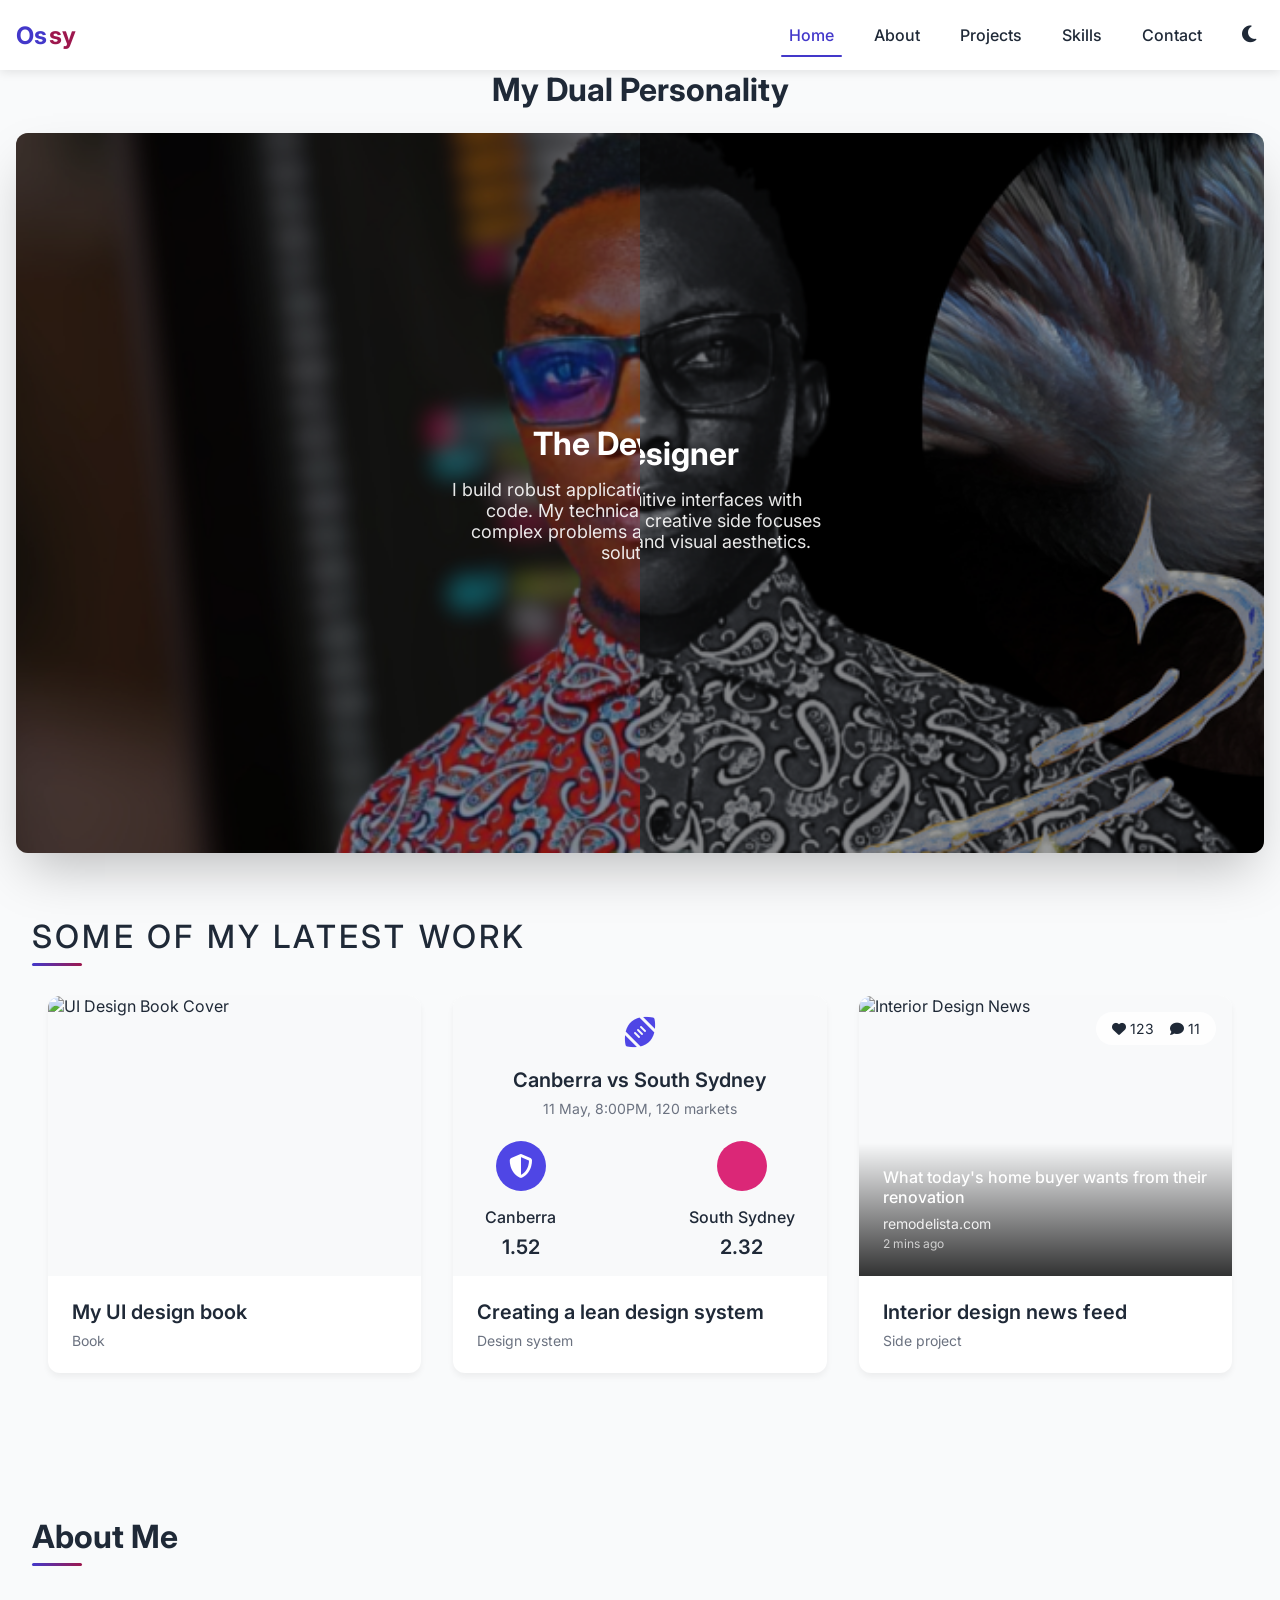
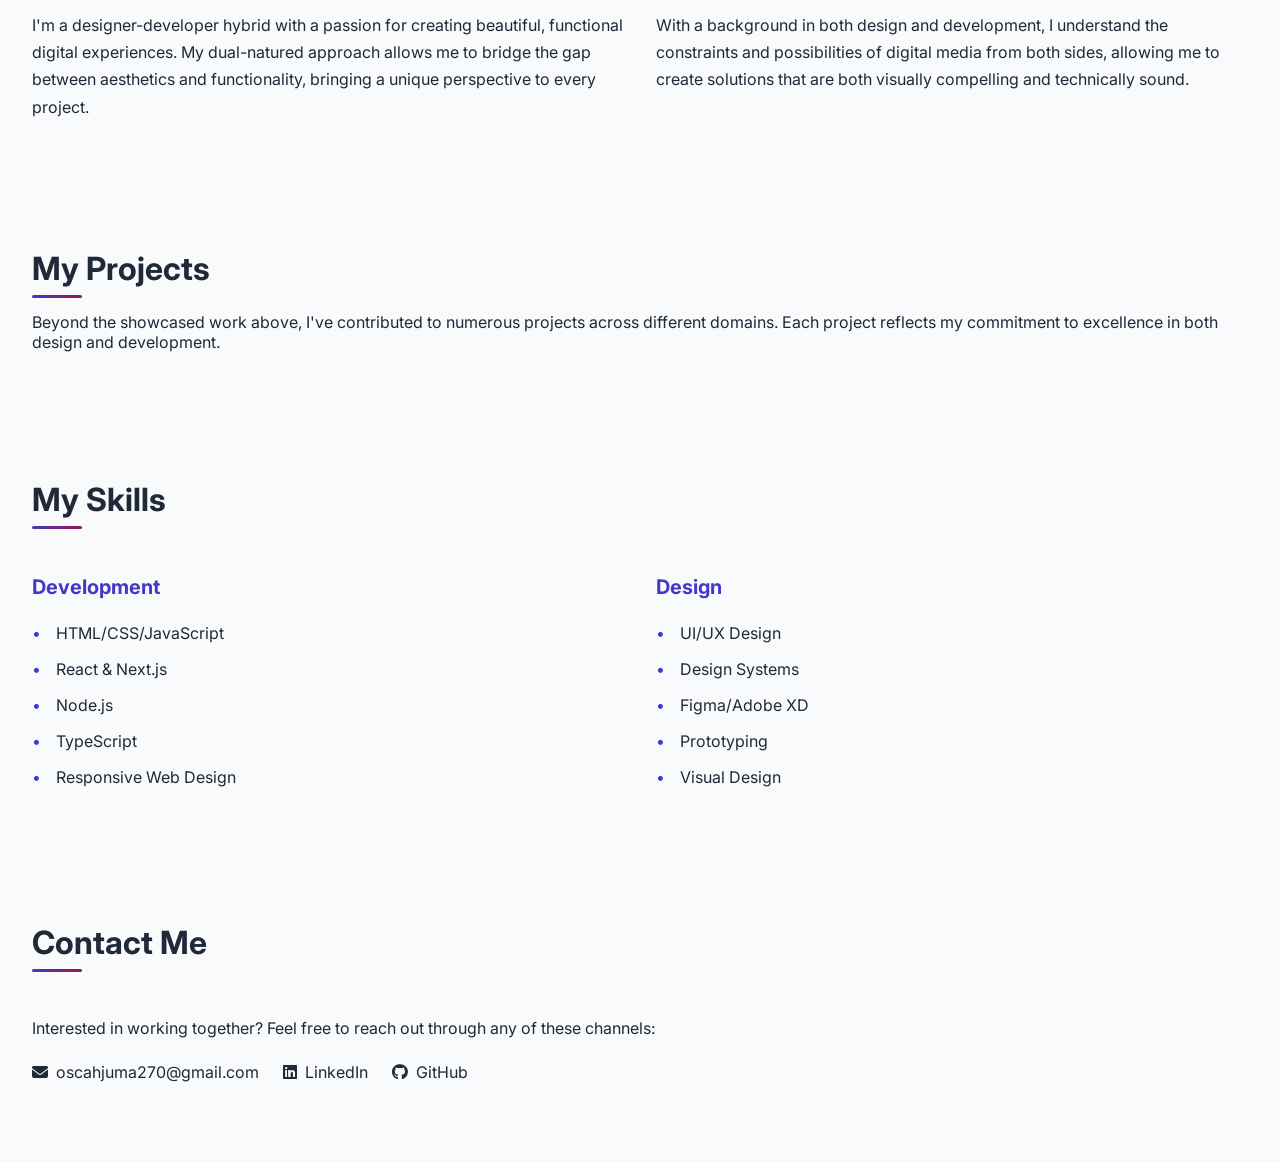
==== src/index.html @ e63c6453 "First commit" ====
<!DOCTYPE html>
<html lang="en">
<head>
    <meta charset="UTF-8">
    <meta name="viewport" content="width=device-width, initial-scale=1.0">
    <title>Split Personality Portfolio</title>
    <link rel="stylesheet" href="./css/styles.css">
    <link rel="stylesheet" href="./css/navbar.css">
    <!-- Google Font - Inter -->
    <link href="https://fonts.googleapis.com/css2?family=Inter:wght@400;500;600;700&display=swap" rel="stylesheet">
    <link rel="icon" href="../public/favicon.ico">
    <!-- Font Awesome for icons -->
    <link rel="stylesheet" href="https://cdnjs.cloudflare.com/ajax/libs/font-awesome/6.4.0/css/all.min.css">
</head>
<body>
    <div id="navbar-container"></div>

    <main class="container">
        <h1 class="title">My Dual Personality</h1>
        
        <div class="split-container" id="splitContainer">
            <div class="side left-side" id="leftSide">
                <div class="background developer-bg">
                    <div class="overlay"></div>
                </div>
                <div class="content">
                    <h2 class="side-title">The Developer</h2>
                    <p class="side-description">I build robust applications with clean, efficient code. My technical side loves solving complex problems and creating scalable solutions.</p>
                </div>
            </div>

            <div class="side right-side" id="rightSide">
                <div class="background designer-bg">
                    <div class="overlay"></div>
                </div>
                <div class="content">
                    <h2 class="side-title">The Designer</h2>
                    <p class="side-description">I craft beautiful, intuitive interfaces with attention to detail. My creative side focuses on user experience and visual aesthetics.</p>
                </div>
            </div>

            <div class="divider" id="divider"></div>
        </div>
        
        <section id="work" class="section work-section">
            <h2 class="section-title">SOME OF MY LATEST WORK</h2>
            
            <div class="work-grid">
                <div class="work-card">
                    <div class="card-image">
                        <img src="../public/images/ui-book.jpg" alt="UI Design Book Cover" class="project-image">
                    </div>
                    <div class="card-content">
                        <h3 class="project-title">My UI design book</h3>
                        <p class="project-category">Book</p>
                    </div>
                </div>
        
                <div class="work-card">
                    <div class="card-image">
                        <div class="sports-comparison">
                            <div class="sport-icon">
                                <i class="fas fa-football-ball"></i>
                            </div>
                            <h4 class="match-title">Canberra vs South Sydney</h4>
                            <p class="match-date">11 May, 8:00PM, 120 markets</p>
                            
                            <div class="teams-container">
                                <div class="team">
                                    <div class="team-logo canberra">
                                        <i class="fas fa-shield-alt"></i>
                                    </div>
                                    <span class="team-name">Canberra</span>
                                    <span class="team-score">1.52</span>
                                </div>
                                
                                <div class="team">
                                    <div class="team-logo south-sydney">
                                        <i class="fas fa-rabbit"></i>
                                    </div>
                                    <span class="team-name">South Sydney</span>
                                    <span class="team-score">2.32</span>
                                </div>
                            </div>
                        </div>
                    </div>
                    <div class="card-content">
                        <h3 class="project-title">Creating a lean design system</h3>
                        <p class="project-category">Design system</p>
                    </div>
                </div>
        
                <div class="work-card">
                    <div class="card-image">
                        <img src="../public/images/interior.jpg" alt="Interior Design News" class="project-image">
                        <div class="engagement">
                            <span class="likes"><i class="fas fa-heart"></i> 123</span>
                            <span class="comments"><i class="fas fa-comment"></i> 11</span>
                        </div>
                        <div class="news-overlay">
                            <h4>What today's home buyer wants from their renovation</h4>
                            <p>remodelista.com</p>
                            <span class="time">2 mins ago</span>
                        </div>
                    </div>
                    <div class="card-content">
                        <h3 class="project-title">Interior design news feed</h3>
                        <p class="project-category">Side project</p>
                    </div>
                </div>
            </div>
        </section>
        
        <section id="about" class="section">
            <h2>About Me</h2>
            <div class="about-content">
                <p>I'm a designer-developer hybrid with a passion for creating beautiful, functional digital experiences. My dual-natured approach allows me to bridge the gap between aesthetics and functionality, bringing a unique perspective to every project.</p>
                <p>With a background in both design and development, I understand the constraints and possibilities of digital media from both sides, allowing me to create solutions that are both visually compelling and technically sound.</p>
            </div>
        </section>
        
        <section id="projects" class="section">
            <h2>My Projects</h2>
            <p>Beyond the showcased work above, I've contributed to numerous projects across different domains. Each project reflects my commitment to excellence in both design and development.</p>
        </section>
        
        <section id="skills" class="section">
            <h2>My Skills</h2>
            <div class="skills-container">
                <div class="skills-group">
                    <h3>Development</h3>
                    <ul class="skills-list">
                        <li>HTML/CSS/JavaScript</li>
                        <li>React & Next.js</li>
                        <li>Node.js</li>
                        <li>TypeScript</li>
                        <li>Responsive Web Design</li>
                    </ul>
                </div>
                <div class="skills-group">
                    <h3>Design</h3>
                    <ul class="skills-list">
                        <li>UI/UX Design</li>
                        <li>Design Systems</li>
                        <li>Figma/Adobe XD</li>
                        <li>Prototyping</li>
                        <li>Visual Design</li>
                    </ul>
                </div>
            </div>
        </section>
        
        <section id="contact" class="section">
            <h2>Contact Me</h2>
            <div class="contact-content">
                <p>Interested in working together? Feel free to reach out through any of these channels:</p>
                <div class="contact-methods">
                    <a href="mailto:oscahjuma270@gmail.com" class="contact-method">
                        <i class="fas fa-envelope"></i>
                        <span>oscahjuma270@gmail.com</span>
                    </a>
                    <a href="https://linkedin.com" target="_blank" rel="noopener noreferrer" class="contact-method">
                        <i class="fab fa-linkedin"></i>
                        <span>LinkedIn</span>
                    </a>
                    <a href="https://github.com/Oscah-jay" target="_blank" rel="noopener noreferrer" class="contact-method">
                        <i class="fab fa-github"></i>
                        <span>GitHub</span>
                    </a>
                </div>
            </div>
        </section>
    </main>

    <script src="./js/script.js"></script>
    
    <script>
        document.addEventListener('DOMContentLoaded', function() {
            const navbarContainer = document.getElementById('navbar-container');
            
            fetch('components/navbar.html')
                .then(response => {
                    if (!response.ok) {
                        throw new Error('Network response was not ok: ' + response.statusText);
                    }
                    return response.text();
                })
                .then(html => {
                    navbarContainer.innerHTML = html;
                    
                    const script = document.createElement('script');
                    script.src = 'js/navbar.js';
                    document.body.appendChild(script);
                })
                .catch(error => {
                    console.error('Error loading navbar:', error);
                    navbarContainer.innerHTML = '<p>Error loading navigation bar. Please check your connection.</p>';
                });
        });
    </script>
</body>
</html>
---- src/css/styles.css ----
* {
    margin: 0;
    padding: 0;
    box-sizing: border-box;
}

body {
    font-family: 'Inter', sans-serif;
    background-color: #f9fafb;
    color: #1f2937;
    min-height: 100vh;
    display: flex;
    flex-direction: column;
    align-items: center;
    justify-content: center;
    padding: 1rem;
}

.container {
    max-width: 100%;
    width: 100%;
    margin: 0 auto;
}

.title {
    font-size: 2rem;
    font-weight: 700;
    text-align: center;
    margin-bottom: 1.5rem;
}

.split-container {
    position: relative;
    width: 100%;
    height: 80vh;
    border-radius: 0.75rem;
    overflow: hidden;
    box-shadow: 0 25px 50px -12px rgba(0, 0, 0, 0.25);
}

.side {
    position: absolute;
    top: 0;
    width: 100%;
    height: 100%;
    transition: all 0.7s ease-in-out;
    display: flex;
    align-items: center;
    justify-content: center;
    overflow: hidden;
}

.left-side {
    left: 0;
    z-index: 1;
    clip-path: polygon(0 0, 50% 0, 50% 100%, 0 100%);
}

.right-side {
    right: 0;
    z-index: 1;
    clip-path: polygon(50% 0, 100% 0, 100% 100%, 50% 100%);
}

.background {
    position: absolute;
    top: 0;
    left: 0;
    width: 100%;
    height: 100%;
    background-size: cover;
    background-position: center;
}

.developer-bg {
    background-color: #4338ca;
    background-image: url("../../public/Assets/images/developer\ side.png");
}

.designer-bg {
    background-color: #9d174d;
    background-image: url('../../public/Assets/images/design\ side.png');
}

.overlay {
    position: absolute;
    top: 0;
    left: 0;
    width: 100%;
    height: 100%;
    background-color: rgba(0, 0, 0, 0.4);
}

.content {
    position: relative;
    z-index: 10;
    color: white;
    padding: 2rem;
    max-width: 28rem;
    text-align: center;
    transition: all 0.5s ease-in-out;
}

.side-title {
    font-size: 2rem;
    font-weight: 700;
    margin-bottom: 1rem;
    transition: all 0.5s;
}

.side-description {
    font-size: 1.125rem;
    opacity: 0.9;
}

.divider {
    position: absolute;
    top: 0;
    left: 50%;
    transform: translateX(-50%);
    width: 0px;
    height: 100%;
    background-color: rgba(255, 255, 255, 0.5);
    z-index: 20;
    transition: all 0.7s ease-in-out;
}

.left-active .left-side {
    clip-path: polygon(0 0, 100% 0, 60% 100%, 0 100%);
    z-index: 10;
    transform: translateX(5%);
}

.left-active .right-side {
    clip-path: polygon(60% 0, 100% 0, 100% 100%, 60% 100%);
    opacity: 0.3;
    transform: translateX(10%);
}

.left-active .divider {
    left: 60%;
}

.left-active .left-side .side-title {
    transform: scale(1.1);
}

.right-active .right-side {
    clip-path: polygon(40% 0, 100% 0, 100% 100%, 0 100%);
    z-index: 10;
    transform: translateX(-5%);
}

.right-active .left-side {
    clip-path: polygon(0 0, 40% 0, 40% 100%, 0 100%);
    opacity: 0.3;
    transform: translateX(-10%);
}

.right-active .divider {
    left: 40%;
}

.right-active .right-side .side-title {
    transform: scale(1.1);
}

@media (max-width: 768px) {
    .left-side {
        clip-path: polygon(0 0, 100% 0, 100% 50%, 0 50%);
    }
    
    .right-side {
        clip-path: polygon(0 50%, 100% 50%, 100% 100%, 0 100%);
    }
    
    .divider {
        left: 0;
        top: 50%;
        transform: translateY(-50%);
        width: 100%;
        height: 0px;
    }
    
    .left-active .left-side {
        clip-path: polygon(0 0, 100% 0, 100% 60%, 0 60%);
        transform: translateY(5%);
    }
    
    .left-active .right-side {
        clip-path: polygon(0 60%, 100% 60%, 100% 100%, 0 100%);
        opacity: 0.3;
        transform: translateY(10%);
    }
    
    .left-active .divider {
        top: 70%;
        left: 0;
    }
    
    .right-active .right-side {
        clip-path: polygon(0 40%, 100% 40%, 100% 100%, 0 100%);
        transform: translateY(-5%);
    }
    
    .right-active .left-side {
        clip-path: polygon(0 0, 100% 0, 100% 40%, 0 40%);
        opacity: 0.3;
        transform: translateY(-10%);
    }
    
    .right-active .divider {
        top: 30%;
        left: 0;
    }
    
    .content {
        padding: 1.5rem;
    }
    
    .side-title {
        font-size: 1.75rem;
    }
}

@media (prefers-color-scheme: dark) {
    body {
        background-color: #111827;
        color: #f9fafb;
    }
}

/* Work Section Styles */
.work-section {
    padding: 4rem 1rem;
    max-width: 1280px;
    margin: 0 auto;
}

.section-title {
    text-align: center;
    font-size: 1.5rem;
    color: var(--text-color, #1f2937);
    margin-bottom: 3rem;
    letter-spacing: 0.1em;
    font-weight: 500;
}

.work-grid {
    display: grid;
    grid-template-columns: repeat(auto-fit, minmax(300px, 1fr));
    gap: 2rem;
    padding: 1rem;
}

.work-card {
    background: white;
    border-radius: 12px;
    overflow: hidden;
    box-shadow: 0 4px 6px rgba(0, 0, 0, 0.05);
    transition: transform 0.3s ease, box-shadow 0.3s ease;
}

.work-card:hover {
    transform: translateY(-5px);
    box-shadow: 0 8px 15px rgba(0, 0, 0, 0.1);
}

.card-image {
    position: relative;
    width: 100%;
    padding-top: 75%; /* 4:3 Aspect Ratio */
    background: #f8f9fa;
    overflow: hidden;
}

.project-image {
    position: absolute;
    top: 0;
    left: 0;
    width: 100%;
    height: 100%;
    object-fit: cover;
}

.card-content {
    padding: 1.5rem;
}

.project-title {
    font-size: 1.25rem;
    font-weight: 600;
    color: var(--text-color, #1f2937);
    margin-bottom: 0.5rem;
}

.project-category {
    font-size: 0.875rem;
    color: #6b7280;
}

/* Sports Comparison Styles */
.sports-comparison {
    position: absolute;
    top: 0;
    left: 0;
    width: 100%;
    height: 100%;
    padding: 2rem;
    display: flex;
    flex-direction: column;
    justify-content: center;
    align-items: center;
    background: #f8f9fa;
}

.sport-icon {
    font-size: 2rem;
    color: #4f46e5;
    margin-bottom: 1rem;
}

.match-title {
    font-size: 1.25rem;
    font-weight: 600;
    text-align: center;
    margin-bottom: 0.5rem;
}

.match-date {
    font-size: 0.875rem;
    color: #6b7280;
    margin-bottom: 1.5rem;
}

.teams-container {
    display: flex;
    justify-content: space-between;
    width: 100%;
    max-width: 350px;
}

.team {
    display: flex;
    flex-direction: column;
    align-items: center;
    gap: 0.5rem;
}

.team-logo {
    width: 50px;
    height: 50px;
    border-radius: 50%;
    display: flex;
    justify-content: center;
    align-items: center;
    font-size: 1.5rem;
    margin-bottom: 0.5rem;
}

.canberra {
    background-color: #4f46e5;
    color: white;
}

.south-sydney {
    background-color: #db2777;
    color: white;
}

.team-name {
    font-weight: 500;
    color: var(--text-color, #1f2937);
}

.team-score {
    font-weight: 600;
    font-size: 1.25rem;
    color: var(--text-color, #1f2937);
}

/* News Feed Styles */
.engagement {
    position: absolute;
    top: 1rem;
    right: 1rem;
    display: flex;
    gap: 1rem;
    background: rgba(255, 255, 255, 0.9);
    padding: 0.5rem 1rem;
    border-radius: 20px;
    font-size: 0.875rem;
}

.news-overlay {
    position: absolute;
    bottom: 0;
    left: 0;
    right: 0;
    padding: 1.5rem;
    background: linear-gradient(to top, rgba(0, 0, 0, 0.8), transparent);
    color: white;
}

.news-overlay h4 {
    font-size: 1rem;
    font-weight: 500;
    margin-bottom: 0.5rem;
}

.news-overlay p {
    font-size: 0.875rem;
    opacity: 0.9;
}

.time {
    font-size: 0.75rem;
    opacity: 0.7;
}

/* Enhanced Section Styles */
.section {
    padding: 4rem 1rem;
    max-width: 1280px;
    margin: 0 auto;
}

.section h2 {
    font-size: 2rem;
    margin-bottom: 1.5rem;
    position: relative;
    display: inline-block;
}

.section h2::after {
    content: '';
    position: absolute;
    bottom: -10px;
    left: 0;
    width: 50px;
    height: 3px;
    background: linear-gradient(90deg, #4338ca, #9d174d);
    border-radius: 3px;
}

/* About Section */
.about-content {
    display: grid;
    grid-template-columns: 1fr 1fr;
    gap: 2rem;
    margin-top: 2rem;
}

.about-content p {
    line-height: 1.7;
}

/* Skills Section */
.skills-container {
    display: grid;
    grid-template-columns: 1fr 1fr;
    gap: 2rem;
    margin-top: 2rem;
}

.skills-group h3 {
    font-size: 1.25rem;
    margin-bottom: 1rem;
    color: var(--primary-color, #4338ca);
}

.skills-list {
    list-style-type: none;
    padding: 0;
}

.skills-list li {
    padding: 0.5rem 0;
    position: relative;
    padding-left: 1.5rem;
}

.skills-list li::before {
    content: '•';
    position: absolute;
    left: 0;
    color: var(--primary-color, #4338ca);
}

/* Contact Section */
.contact-content {
    margin-top: 2rem;
}

.contact-methods {
    display: flex;
    flex-wrap: wrap;
    gap: 1.5rem;
    margin-top: 1.5rem;
}

.contact-method {
    display: flex;
    align-items: center;
    gap: 0.5rem;
    color: var(--text-color, #1f2937);
    text-decoration: none;
    transition: color 0.3s;
}

.contact-method:hover {
    color: var(--primary-color, #4338ca);
}

/* Dark Mode Styles */
.dark-mode .work-card {
    background: #1f2937;
}

.dark-mode .sports-comparison {
    background: #1f2937;
}

.dark-mode .project-category {
    color: #9ca3af;
}

.dark-mode .engagement {
    background: rgba(31, 41, 55, 0.9);
    color: white;
}

/* Responsive Styles */
@media (max-width: 768px) {
    .work-grid {
        grid-template-columns: 1fr;
    }

    .about-content,
    .skills-container {
        grid-template-columns: 1fr;
    }

    .section-title {
        font-size: 1.25rem;
    }
}
---- src/css/navbar.css ----
/* Navigation Bar Variables */
:root {
    --primary-color: #4338ca;
    --secondary-color: #9d174d;
    --text-color: #1f2937;
    --bg-color: #f9fafb;
    --nav-bg: rgba(255, 255, 255, 0.9);
    --nav-text: #1f2937;
    --nav-active: #4338ca;
    --nav-hover: #6366f1;
    --divider-color: rgba(255, 255, 255, 0.5);
    --shadow-color: rgba(0, 0, 0, 0.1);
}

.dark-mode {
    --text-color: #f9fafb;
    --bg-color: #111827;
    --nav-bg: rgba(31, 41, 55, 0.9);
    --nav-text: #f9fafb;
    --nav-active: #818cf8;
    --nav-hover: #a5b4fc;
    --shadow-color: rgba(0, 0, 0, 0.3);
}

/* Navigation Bar Styles */
.navbar-container {
    position: fixed;
    top: 0;
    left: 0;
    width: 100%;
    z-index: 1000;
    background-color: var(--nav-bg);
    box-shadow: 0 2px 10px var(--shadow-color);
    backdrop-filter: blur(10px);
    -webkit-backdrop-filter: blur(10px);
}

.navbar {
    display: flex;
    justify-content: space-between;
    align-items: center;
    max-width: 1280px;
    margin: 0 auto;
    padding: 1rem;
    height: 70px;
}

.navbar-logo a {
    font-size: 1.5rem;
    font-weight: 700;
    text-decoration: none;
    display: flex;
    align-items: center;
}

.logo-dev {
    color: var(--primary-color);
    margin-right: 2px;
}

.logo-designer {
    color: var(--secondary-color);
}

.navbar-menu {
    display: flex;
    list-style: none;
    margin: 0;
    padding: 0;
    align-items: center;
}

.navbar-item {
    margin-left: 1.5rem;
}

.navbar-link {
    color: var(--nav-text);
    text-decoration: none;
    font-weight: 500;
    padding: 0.5rem;
    transition: color 0.3s;
    position: relative;
}

.navbar-link:hover {
    color: var(--nav-hover);
}

.navbar-link.active {
    color: var(--nav-active);
}

.navbar-link.active::after {
    content: '';
    position: absolute;
    bottom: -4px;
    left: 0;
    width: 100%;
    height: 2px;
    background-color: var(--nav-active);
    border-radius: 2px;
}

.navbar-toggle {
    display: none;
    background: none;
    border: none;
    cursor: pointer;
    width: 30px;
    height: 30px;
    position: relative;
    z-index: 1001;
}

.toggle-icon,
.toggle-icon::before,
.toggle-icon::after {
    display: block;
    position: absolute;
    height: 2px;
    width: 100%;
    background-color: var(--nav-text);
    transition: transform 0.3s, top 0.3s;
}

.toggle-icon {
    top: 50%;
    transform: translateY(-50%);
}

.toggle-icon::before,
.toggle-icon::after {
    content: '';
    left: 0;
}

.toggle-icon::before {
    top: -8px;
}

.toggle-icon::after {
    top: 8px;
}

.navbar-toggle.active .toggle-icon {
    background-color: transparent;
}

.navbar-toggle.active .toggle-icon::before {
    top: 0;
    transform: rotate(45deg);
}

.navbar-toggle.active .toggle-icon::after {
    top: 0;
    transform: rotate(-45deg);
}

.theme-toggle {
    background: none;
    border: none;
    color: var(--nav-text);
    font-size: 1.2rem;
    cursor: pointer;
    padding: 0.5rem;
    transition: color 0.3s;
}

.theme-toggle:hover {
    color: var(--nav-hover);
}

/* Section Styles */
.section {
    padding: 4rem 1rem;
    max-width: 1280px;
    margin: 0 auto;
}

.section h2 {
    font-size: 2rem;
    margin-bottom: 1.5rem;
    position: relative;
    display: inline-block;
}

.section h2::after {
    content: '';
    position: absolute;
    bottom: -10px;
    left: 0;
    width: 50px;
    height: 3px;
    background: linear-gradient(90deg, var(--primary-color), var(--secondary-color));
    border-radius: 3px;
}

/* Mobile Navigation */
@media (max-width: 768px) {
    .navbar-toggle {
        display: block;
    }

    .navbar-menu {
        position: fixed;
        top: 0;
        right: -100%;
        width: 70%;
        max-width: 300px;
        height: 100vh;
        background-color: var(--nav-bg);
        flex-direction: column;
        align-items: flex-start;
        padding: 5rem 2rem 2rem;
        transition: right 0.3s ease;
        box-shadow: -5px 0 15px var(--shadow-color);
        z-index: 1000;
    }

    .navbar-menu.active {
        right: 0;
    }

    .navbar-item {
        margin: 1rem 0;
        width: 100%;
    }

    .navbar-link {
        display: block;
        padding: 0.5rem 0;
        width: 100%;
    }

    .navbar-link.active::after {
        bottom: -2px;
    }
}

/* Body padding for fixed navbar */
body {
    padding-top: 70px; /* Space for fixed navbar */
}
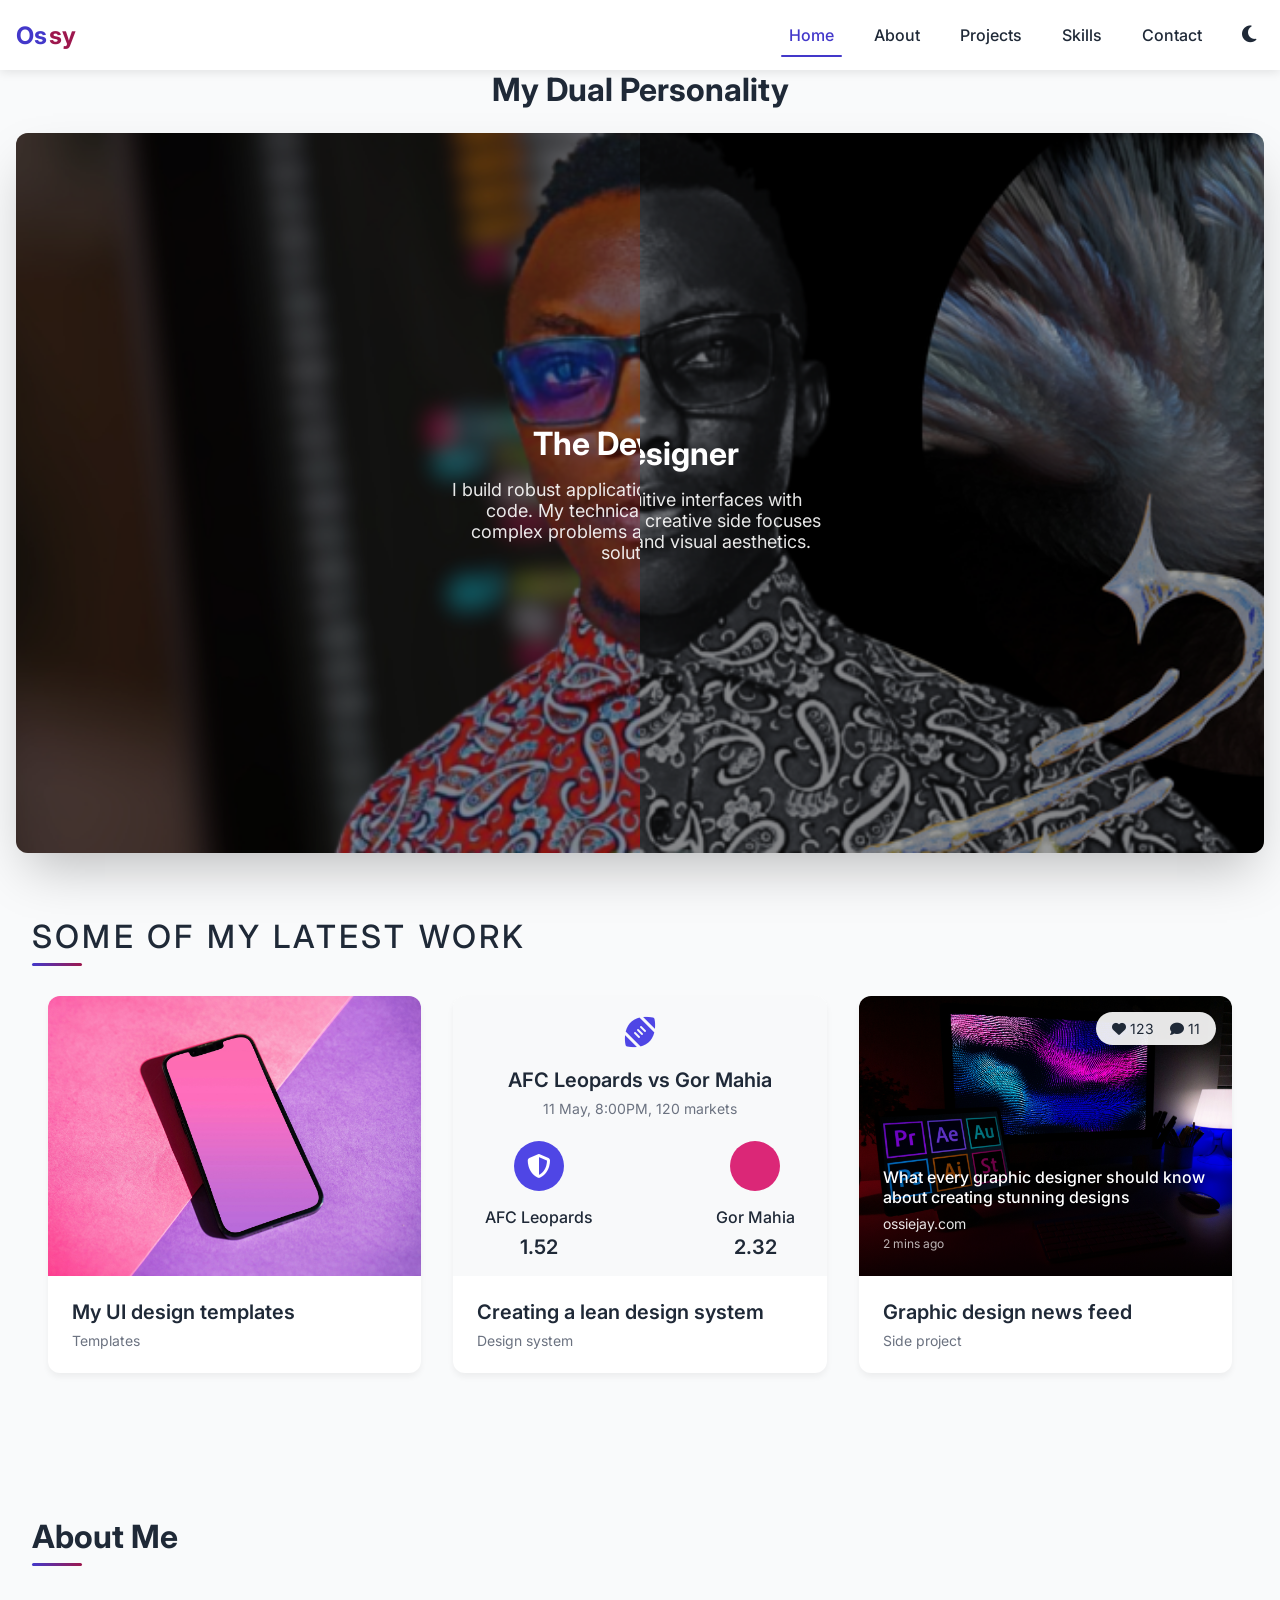
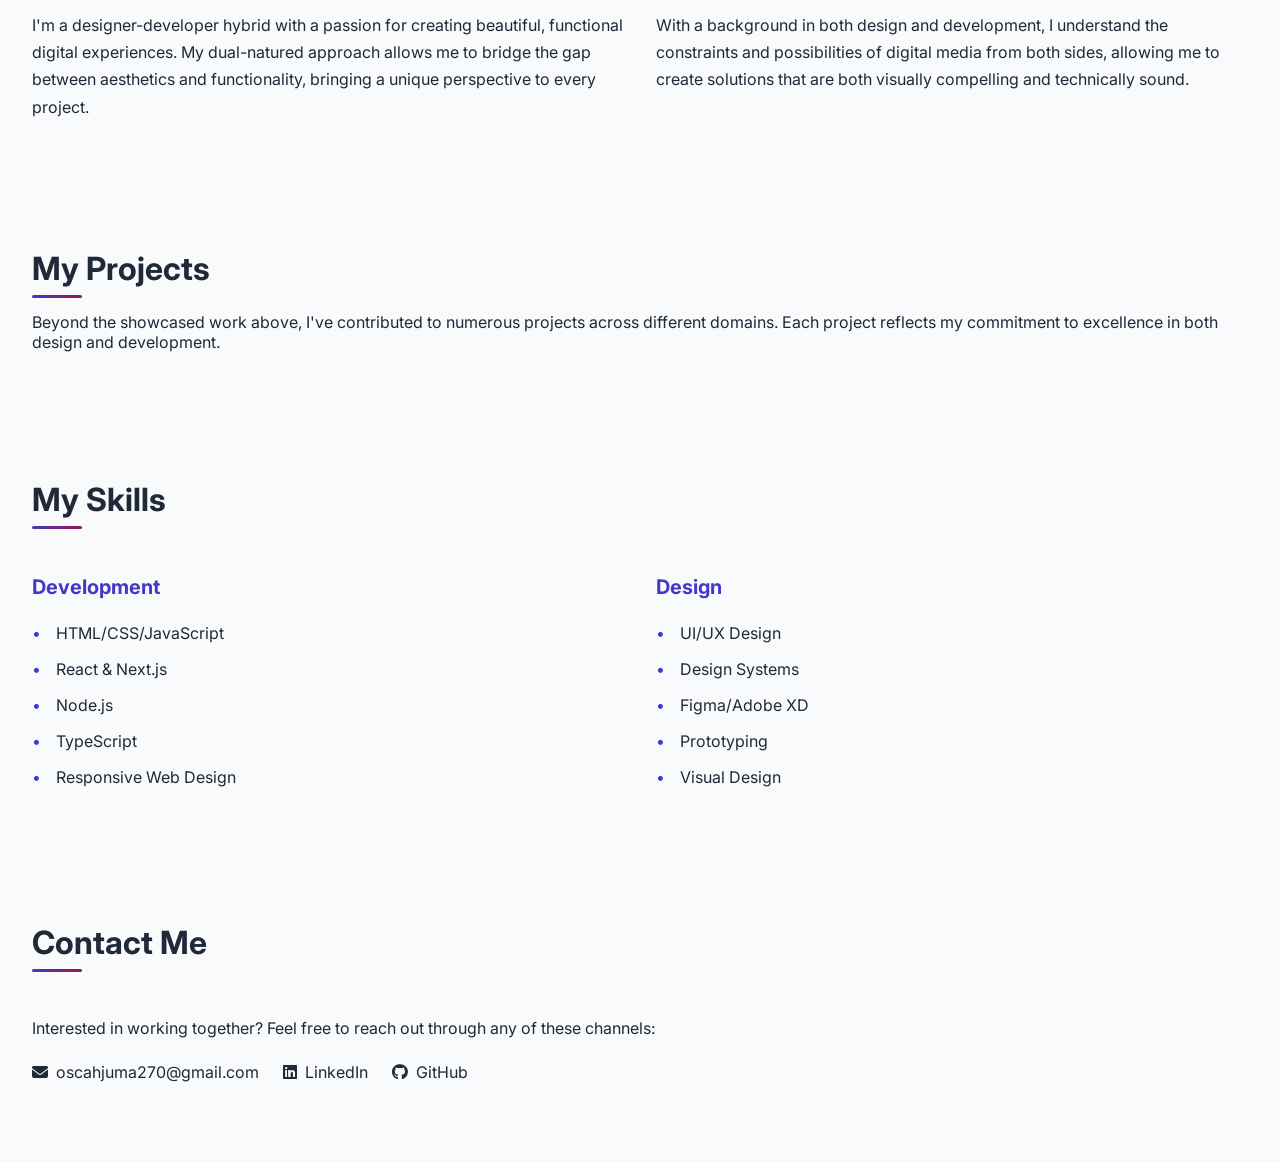
==== commit 1961760d: "Add display images" ====
--- a/src/index.html
+++ b/src/index.html
@@ -48,11 +48,11 @@
             <div class="work-grid">
                 <div class="work-card">
                     <div class="card-image">
-                        <img src="../public/images/ui-book.jpg" alt="UI Design Book Cover" class="project-image">
+                        <img src="../public/Assets/images/templates.jpg" alt="UI Design Book Cover" class="project-image">
                     </div>
                     <div class="card-content">
-                        <h3 class="project-title">My UI design book</h3>
-                        <p class="project-category">Book</p>
+                        <h3 class="project-title">My UI design templates</h3>
+                        <p class="project-category">Templates</p>
                     </div>
                 </div>
         
@@ -62,7 +62,7 @@
                             <div class="sport-icon">
                                 <i class="fas fa-football-ball"></i>
                             </div>
-                            <h4 class="match-title">Canberra vs South Sydney</h4>
+                            <h4 class="match-title">AFC Leopards vs Gor Mahia</h4>
                             <p class="match-date">11 May, 8:00PM, 120 markets</p>
                             
                             <div class="teams-container">
@@ -70,7 +70,7 @@
                                     <div class="team-logo canberra">
                                         <i class="fas fa-shield-alt"></i>
                                     </div>
-                                    <span class="team-name">Canberra</span>
+                                    <span class="team-name">AFC Leopards</span>
                                     <span class="team-score">1.52</span>
                                 </div>
                                 
@@ -78,7 +78,7 @@
                                     <div class="team-logo south-sydney">
                                         <i class="fas fa-rabbit"></i>
                                     </div>
-                                    <span class="team-name">South Sydney</span>
+                                    <span class="team-name">Gor Mahia</span>
                                     <span class="team-score">2.32</span>
                                 </div>
                             </div>
@@ -92,19 +92,19 @@
         
                 <div class="work-card">
                     <div class="card-image">
-                        <img src="../public/images/interior.jpg" alt="Interior Design News" class="project-image">
+                        <img src="../public/Assets/images/graphic img.jpg" alt="graphic Design News" class="project-image">
                         <div class="engagement">
                             <span class="likes"><i class="fas fa-heart"></i> 123</span>
                             <span class="comments"><i class="fas fa-comment"></i> 11</span>
                         </div>
                         <div class="news-overlay">
-                            <h4>What today's home buyer wants from their renovation</h4>
-                            <p>remodelista.com</p>
+                            <h4>What every graphic designer should know about creating stunning designs</h4>
+                            <p>ossiejay.com</p>
                             <span class="time">2 mins ago</span>
                         </div>
                     </div>
                     <div class="card-content">
-                        <h3 class="project-title">Interior design news feed</h3>
+                        <h3 class="project-title">Graphic design news feed</h3>
                         <p class="project-category">Side project</p>
                     </div>
                 </div>
@@ -159,7 +159,7 @@
                         <i class="fas fa-envelope"></i>
                         <span>oscahjuma270@gmail.com</span>
                     </a>
-                    <a href="https://linkedin.com" target="_blank" rel="noopener noreferrer" class="contact-method">
+                    <a href="https://www.linkedin.com/in/oscah-juma-042295226" target="_blank" rel="noopener noreferrer" class="contact-method">
                         <i class="fab fa-linkedin"></i>
                         <span>LinkedIn</span>
                     </a>
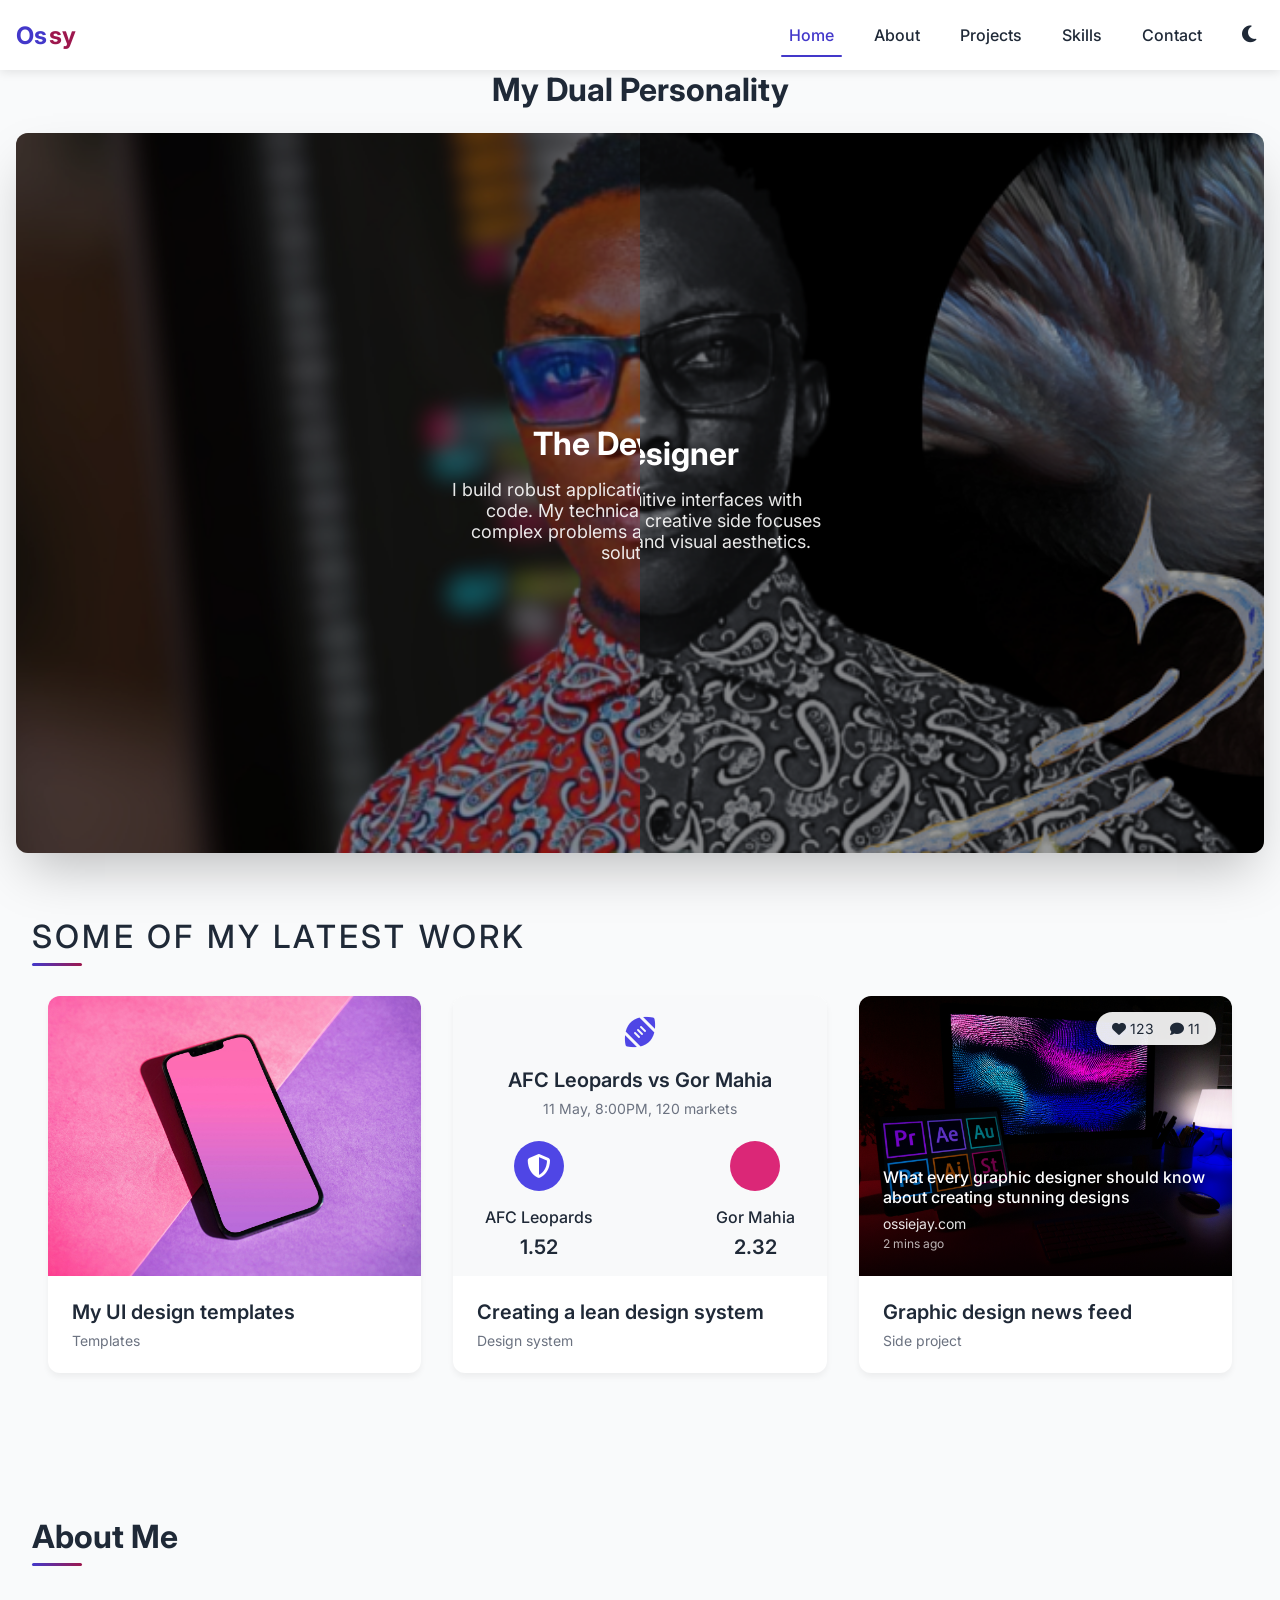
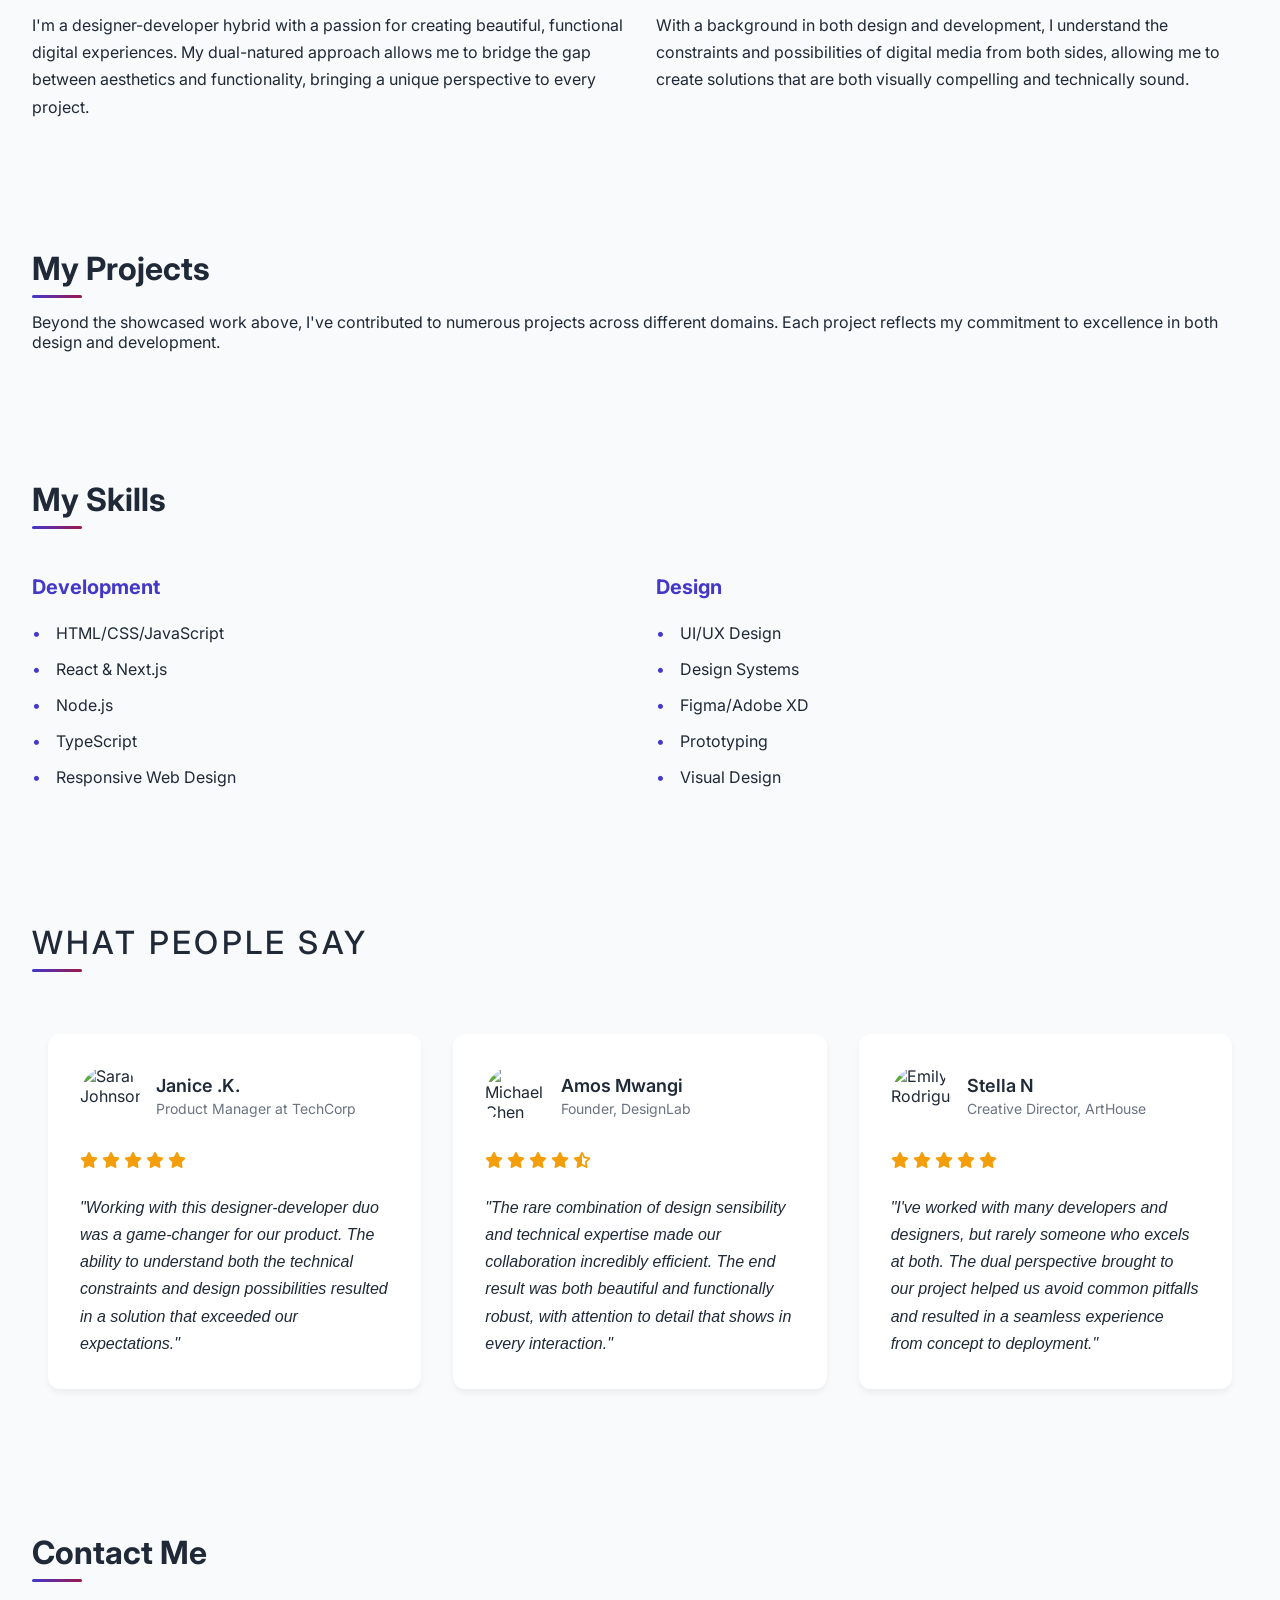
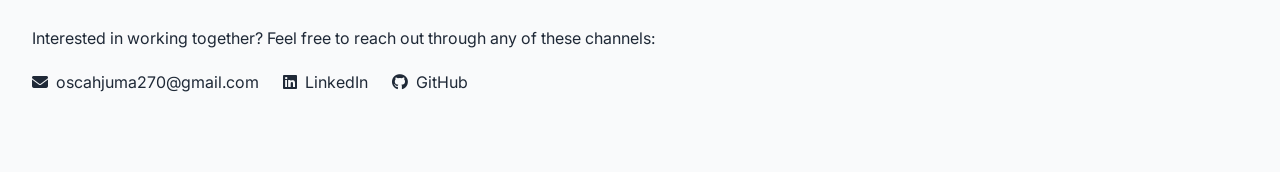
==== commit 769536bf: "Add reviews sections" ====
--- a/src/index.html
+++ b/src/index.html
@@ -149,6 +149,88 @@
                 </div>
             </div>
         </section>
+
+        <section id="reviews" class="section reviews-section">
+            <h2 class="section-title">WHAT PEOPLE SAY</h2>
+            
+            <div class="reviews-container">
+                <div class="review-card">
+                    <div class="review-header">
+                        <div class="reviewer-image">
+                            <img src="../public/images/reviewer1.jpg" alt="Sarah Johnson" class="reviewer-photo">
+                        </div>
+                        <div class="reviewer-info">
+                            <h3 class="reviewer-name">Janice .K.</h3>
+                            <p class="reviewer-title">Product Manager at TechCorp</p>
+                        </div>
+                    </div>
+                    <div class="review-rating">
+                        <i class="fas fa-star"></i>
+                        <i class="fas fa-star"></i>
+                        <i class="fas fa-star"></i>
+                        <i class="fas fa-star"></i>
+                        <i class="fas fa-star"></i>
+                    </div>
+                    <div class="review-content">
+                        <p>"Working with this designer-developer duo was a game-changer for our
+                             product. The ability to understand both the technical constraints and 
+                             design possibilities resulted in a solution that exceeded our expectations."
+                        </p>
+                    </div>
+                </div>
+        
+                <div class="review-card">
+                    <div class="review-header">
+                        <div class="reviewer-image">
+                            <img src="../public/images/reviewer2.jpg" alt="Michael Chen" class="reviewer-photo">
+                        </div>
+                        <div class="reviewer-info">
+                            <h3 class="reviewer-name">Amos Mwangi</h3>
+                            <p class="reviewer-title">Founder, DesignLab</p>
+                        </div>
+                    </div>
+                    <div class="review-rating">
+                        <i class="fas fa-star"></i>
+                        <i class="fas fa-star"></i>
+                        <i class="fas fa-star"></i>
+                        <i class="fas fa-star"></i>
+                        <i class="fas fa-star-half-alt"></i>
+                    </div>
+                    <div class="review-content">
+                        <p>"The rare combination of design sensibility and technical expertise made our 
+                            collaboration incredibly efficient. The end result was both beautiful and 
+                            functionally robust, with attention to detail that shows in every interaction."
+                        </p>
+                    </div>
+                </div>
+        
+                <div class="review-card">
+                    <div class="review-header">
+                        <div class="reviewer-image">
+                            <img src="../public/images/reviewer3.jpg" alt="Emily Rodriguez" class="reviewer-photo">
+                        </div>
+                        <div class="reviewer-info">
+                            <h3 class="reviewer-name">Stella N</h3>
+                            <p class="reviewer-title">Creative Director, ArtHouse</p>
+                        </div>
+                    </div>
+                    <div class="review-rating">
+                        <i class="fas fa-star"></i>
+                        <i class="fas fa-star"></i>
+                        <i class="fas fa-star"></i>
+                        <i class="fas fa-star"></i>
+                        <i class="fas fa-star"></i>
+                    </div>
+                    <div class="review-content">
+                        <p>"I've worked with many developers and designers, but rarely someone 
+                            who excels at both. The dual perspective brought to our project helped
+                             us avoid common pitfalls and resulted in a seamless experience from 
+                             concept to deployment."
+                        </p>
+                    </div>
+                </div>
+            </div>
+        </section>
         
         <section id="contact" class="section">
             <h2>Contact Me</h2>
@@ -171,6 +253,8 @@
             </div>
         </section>
     </main>
+
+
 
     <script src="./js/script.js"></script>
     
--- a/src/css/styles.css
+++ b/src/css/styles.css
@@ -300,7 +300,6 @@
     color: #6b7280;
 }
 
-/* Sports Comparison Styles */
 .sports-comparison {
     position: absolute;
     top: 0;
@@ -444,7 +443,6 @@
     border-radius: 3px;
 }
 
-/* About Section */
 .about-content {
     display: grid;
     grid-template-columns: 1fr 1fr;
@@ -456,7 +454,6 @@
     line-height: 1.7;
 }
 
-/* Skills Section */
 .skills-container {
     display: grid;
     grid-template-columns: 1fr 1fr;
@@ -488,7 +485,6 @@
     color: var(--primary-color, #4338ca);
 }
 
-/* Contact Section */
 .contact-content {
     margin-top: 2rem;
 }
@@ -513,7 +509,6 @@
     color: var(--primary-color, #4338ca);
 }
 
-/* Dark Mode Styles */
 .dark-mode .work-card {
     background: #1f2937;
 }
@@ -531,7 +526,6 @@
     color: white;
 }
 
-/* Responsive Styles */
 @media (max-width: 768px) {
     .work-grid {
         grid-template-columns: 1fr;
@@ -545,4 +539,104 @@
     .section-title {
         font-size: 1.25rem;
     }
+}
+
+/* Reviews Section Styles */
+.reviews-section {
+    padding: 4rem 1rem;
+    max-width: 1280px;
+    margin: 0 auto;
+    background-color: var(--bg-color, #f9fafb);
+}
+
+.reviews-container {
+    display: grid;
+    grid-template-columns: repeat(auto-fit, minmax(300px, 1fr));
+    gap: 2rem;
+    padding: 1rem;
+    margin-top: 2rem;
+}
+
+.review-card {
+    background: white;
+    border-radius: 12px;
+    padding: 2rem;
+    box-shadow: 0 4px 6px rgba(0, 0, 0, 0.05);
+    transition: transform 0.3s ease, box-shadow 0.3s ease;
+    display: flex;
+    flex-direction: column;
+}
+
+.review-card:hover {
+    transform: translateY(-5px);
+    box-shadow: 0 8px 15px rgba(0, 0, 0, 0.1);
+}
+
+.review-header {
+    display: flex;
+    align-items: center;
+    margin-bottom: 1.5rem;
+}
+
+.reviewer-image {
+    width: 60px;
+    height: 60px;
+    border-radius: 50%;
+    overflow: hidden;
+    margin-right: 1rem;
+    flex-shrink: 0;
+}
+
+.reviewer-photo {
+    width: 100%;
+    height: 100%;
+    object-fit: cover;
+}
+
+.reviewer-info {
+    flex-grow: 1;
+}
+
+.reviewer-name {
+    font-size: 1.125rem;
+    font-weight: 600;
+    margin-bottom: 0.25rem;
+    color: var(--text-color, #1f2937);
+}
+
+.reviewer-title {
+    font-size: 0.875rem;
+    color: #6b7280;
+}
+
+.review-rating {
+    margin-bottom: 1.5rem;
+    color: #f59e0b; /* Amber/yellow for stars */
+}
+
+.review-content {
+    flex-grow: 1;
+}
+
+.review-content p {
+    font-size: 1rem;
+    line-height: 1.7;
+    color: var(--text-color, #1f2937);
+    font-style: italic;
+}
+
+/* Dark Mode Styles for Reviews */
+.dark-mode .review-card {
+    background: #1f2937;
+}
+
+.dark-mode .reviewer-title {
+    color: #9ca3af;
+}
+
+/* Responsive Styles for Reviews */
+@media (max-width: 768px) {
+    .reviews-container {
+        grid-template-columns: 1fr;
+    }
 }
